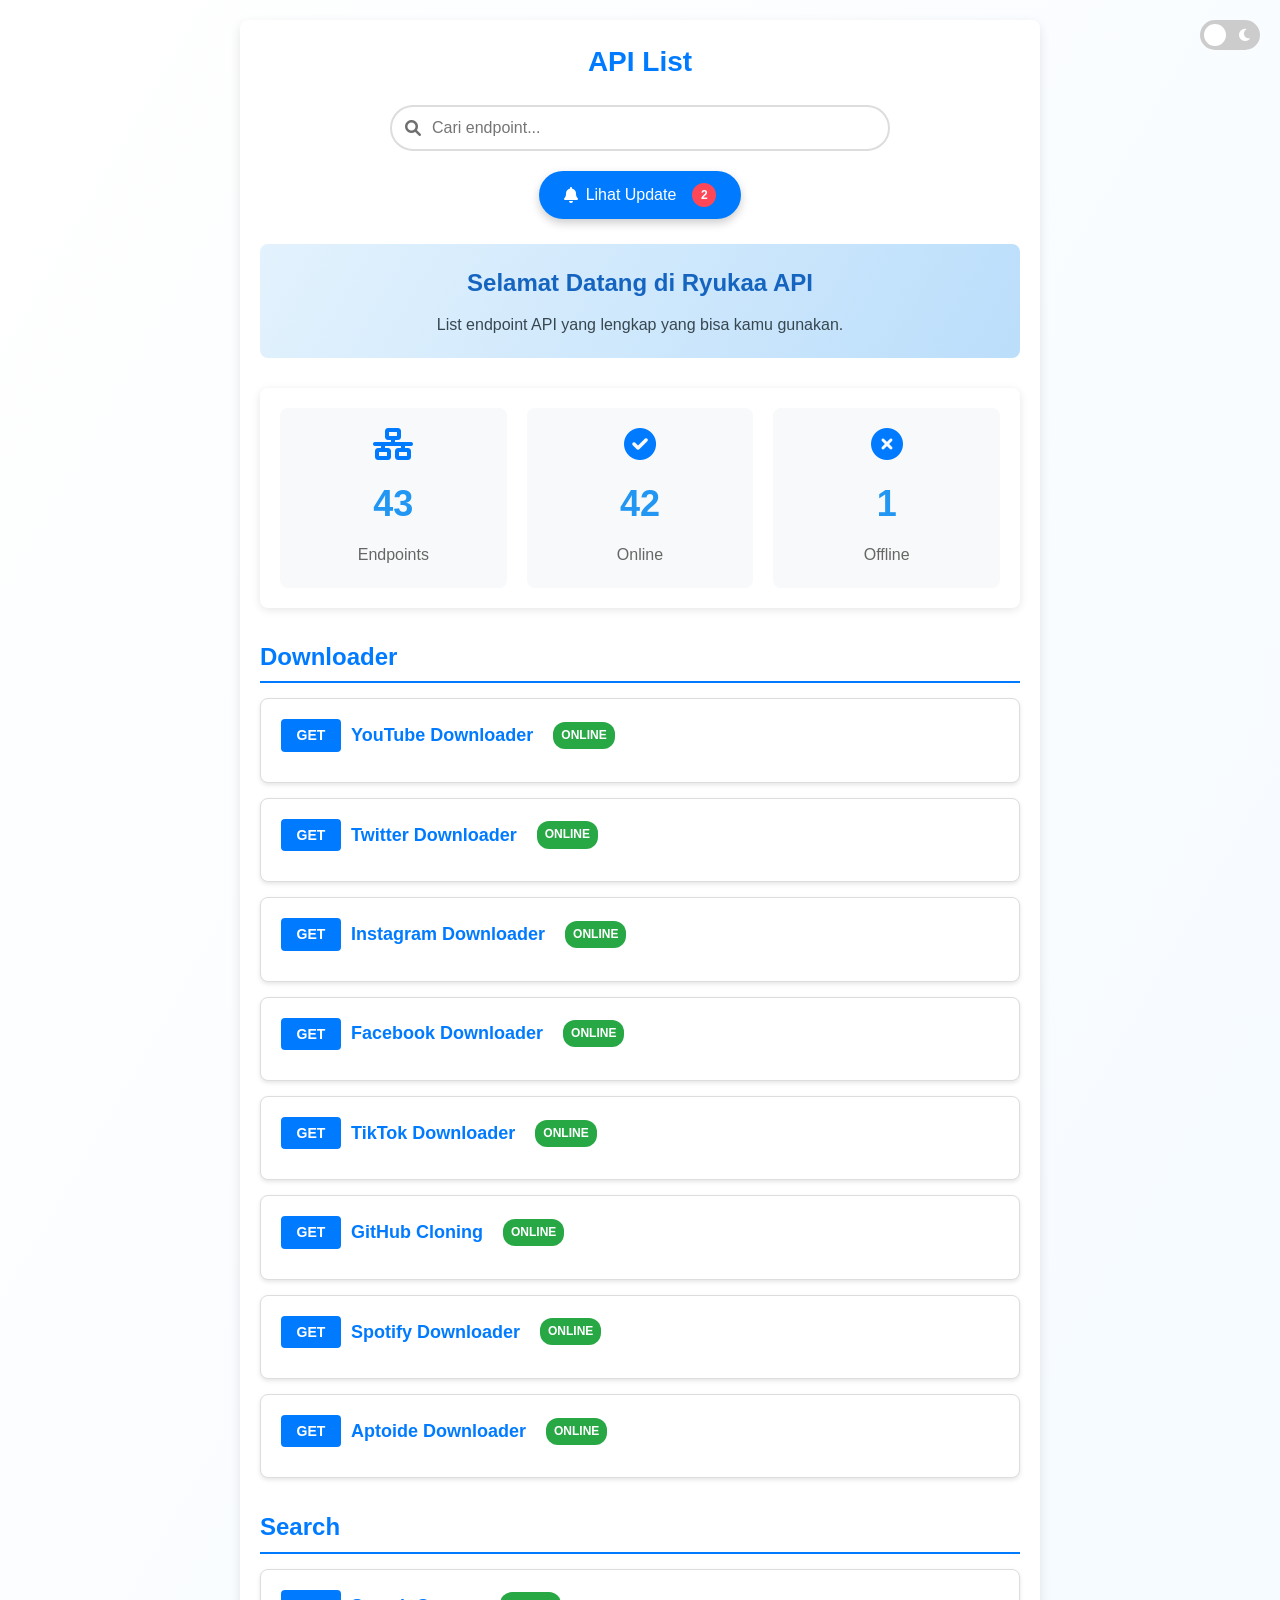
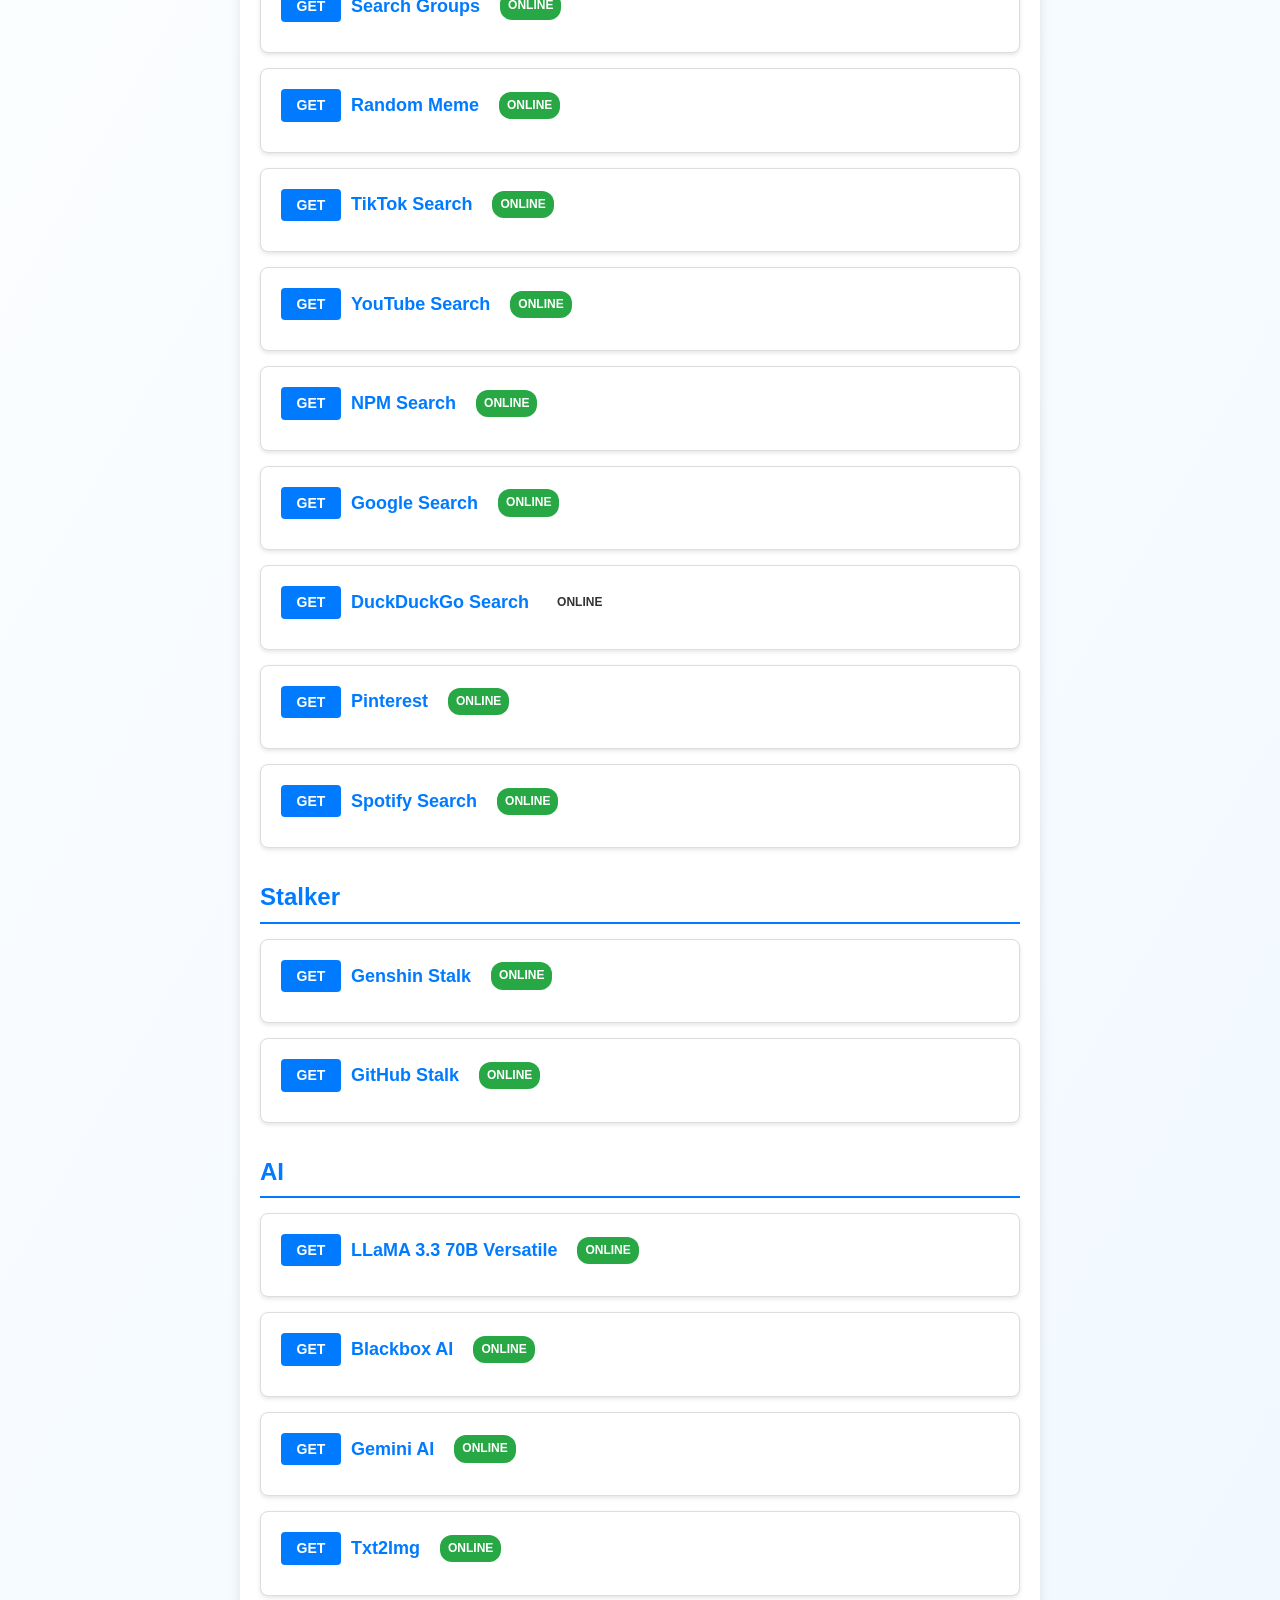
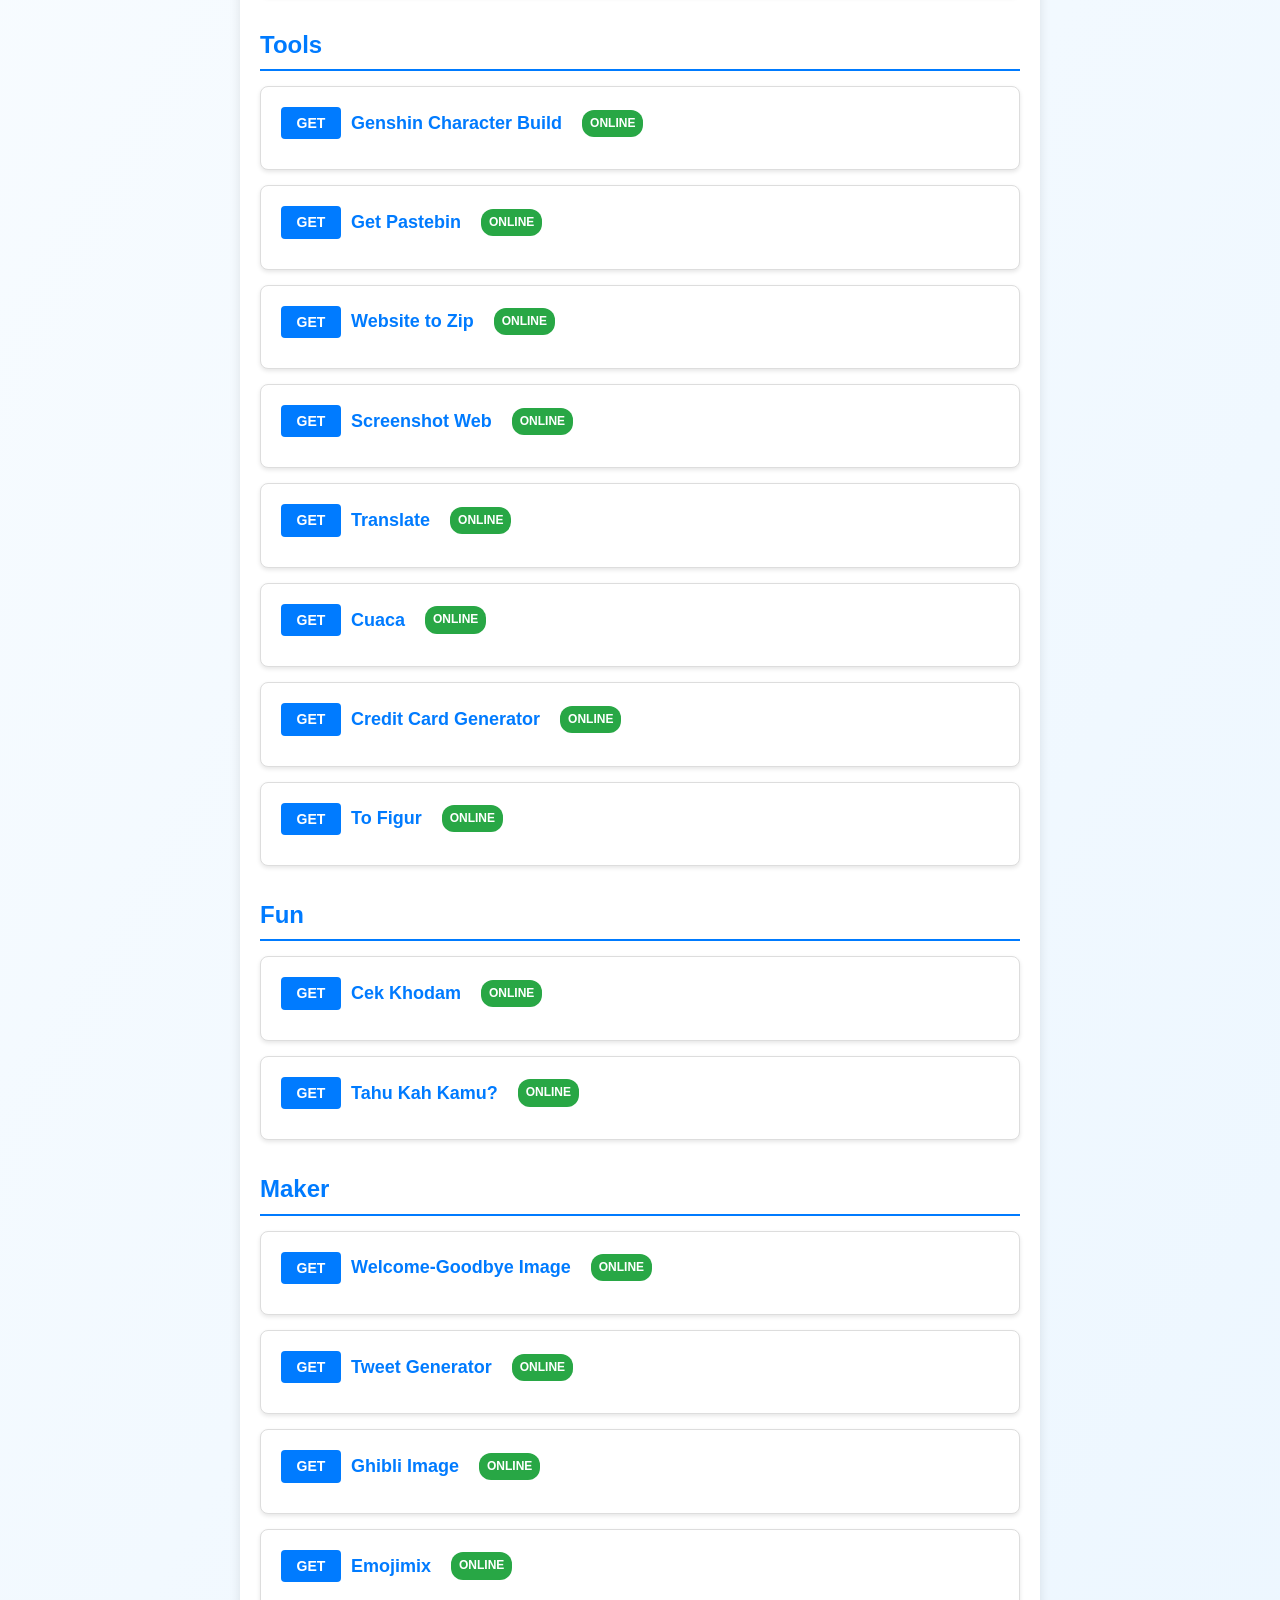
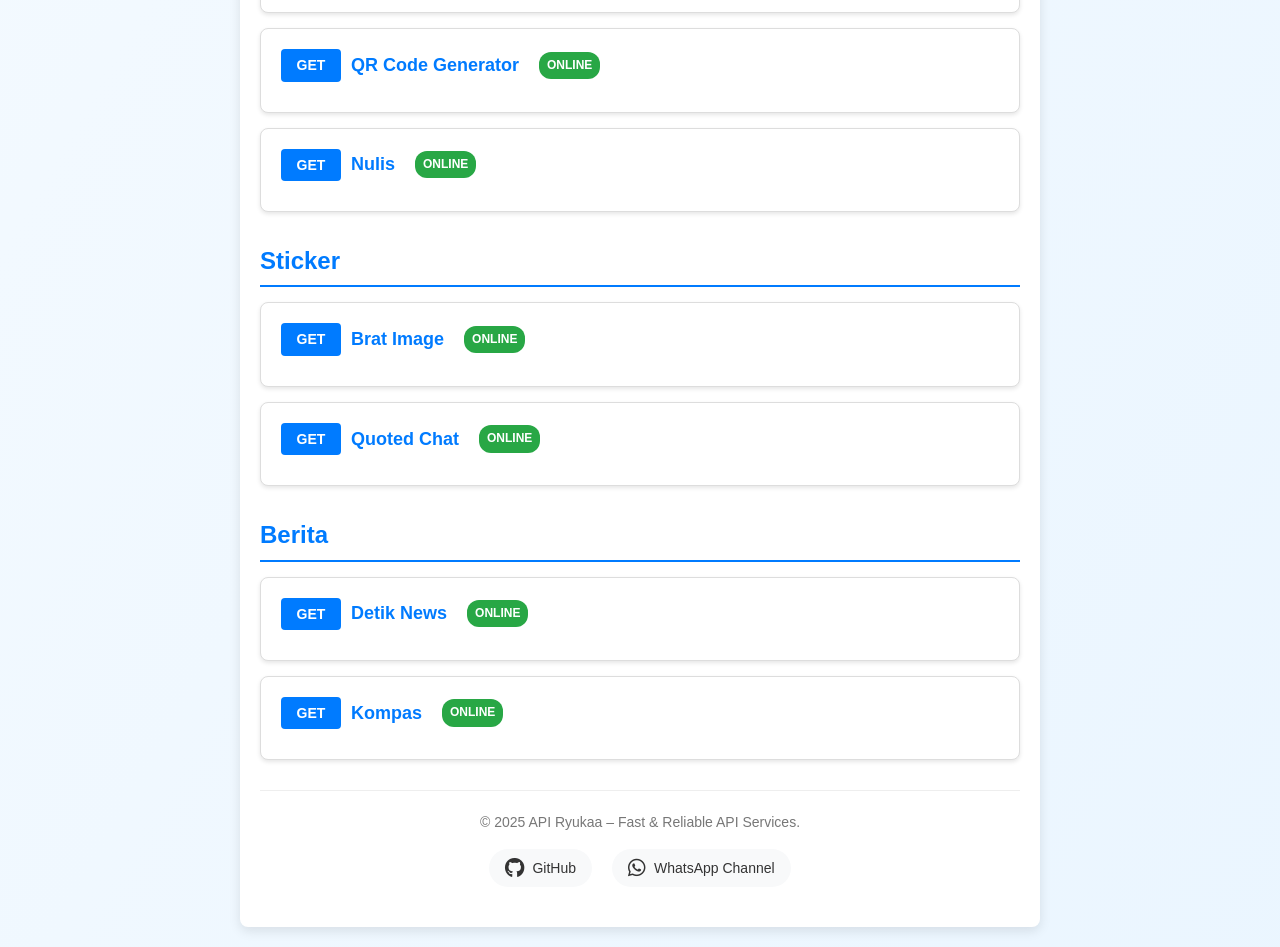
==== public/index.html @ 12b387f3 "Add files via upload" ====
<!DOCTYPE html><html lang="id"><head><meta charset="UTF-8"><meta name="viewport" content="width=device-width,initial-scale=1.0"><title>Ryukaa API - Fast & Reliable</title><meta name="description" content="Dokumentasi lengkap API dari Ryukaa. Cepat, aman, dan terpercaya. Coba berbagai endpoint sekarang!"><meta name="robots" content="index, follow"><meta property="og:title" content="Ryukaa API - Fast & Reliable"><meta property="og:description" content="Dokumentasi lengkap API dari Ryukaa. Cepat, aman, dan terpercaya!"><meta property="og:image" content="https://files.catbox.moe/2ybrj7.jpg"><meta property="og:url" content="https://api.Ryukaa.my.id"><meta property="og:type" content="website"><script type="application/ld+json">{"@context":"https://schema.org","@type":"WebSite","name":"Ryukaa API","url":"https://api-ryukaa.vercel.app","description":"Dokumentasi lengkap dan realtime dari Ryukaa API. Aman, cepat, dan terpercaya.","publisher":{"@type":"Organization","name":"Ryukaa"}}</script><link rel="apple-touch-icon" sizes="180x180" href="/favicon/apple-touch-icon.png"><link rel="icon" type="image/png" sizes="32x32" href="/favicon/favicon-32x32.png"><link rel="icon" type="image/png" sizes="16x16" href="/favicon/favicon-16x16.png"><link rel="manifest" href="/favicon/site.webmanifest"><link rel="stylesheet" href="https://cdnjs.cloudflare.com/ajax/libs/font-awesome/6.0.0-beta3/css/all.min.css"><link rel="stylesheet" href="styles.css"></head><body><div class="loading-screen"><div class="loading-content"><div class="loading-spinner"></div><div class="loading-text">Loading Ryukaa API...</div></div></div><div class="menu-btn"><div class="bar"></div><div class="bar"></div><div class="bar"></div></div><div class="category-panel"><div class="panel-header"><h3>Kategori API</h3><span class="close-btn">×</span></div><div class="category-list"></div></div><div class="changelog-popup" id="changelogPopup"><div class="popup-content"><div class="popup-header"><h3>Update Terbaru</h3><span class="close-popup">×</span></div><div class="popup-body" id="changelogList"></div><div class="popup-footer"><button id="markAsRead">Tandai Sudah Dibaca</button></div></div></div><div class="container"><h1>API List</h1><div class="search-container"><input type="text" id="search-input" placeholder="Cari endpoint..."><i class="fas fa-search"></i></div><div class="changelog-btn-container"><button id="showChangelog" class="changelog-btn"><i class="fas fa-bell"></i> Lihat Update<span class="notification-badge">3</span></button></div><div class="welcome-section"><h2>Selamat Datang di Ryukaa API</h2><p>List endpoint API yang lengkap yang bisa kamu gunakan.</p></div><div class="statistics"><div class="stat-item"><i class="fas fa-network-wired"></i><span id="total-endpoints">0</span><p>Endpoints</p></div><div class="stat-item"><i class="fas fa-check-circle"></i><span id="online-endpoints">0</span><p>Online</p></div><div class="stat-item"><i class="fas fa-times-circle"></i><span id="offline-endpoints">0</span><p>Offline</p></div></div><div id="api-categories"></div><footer><div class="footer-content"><div class="copyright">© 2025 API Ryukaa – Fast & Reliable API Services.</div><div class="social-links"><a href="https://github.com/Kwkwkwjwowj" target="_blank" class="social-link"><i class="fab fa-github"></i><span>GitHub</span></a><a href="https://whatsapp.com/channel/0029Vafs40K4dTnIXMqfQa2Q" target="_blank" class="social-link"><i class="fab fa-whatsapp"></i><span>WhatsApp Channel</span></a></div></div></footer></div><div class="api-modal" id="apiModal"><div class="modal-content"><div class="modal-header"><h3 id="modalTitle">API Tester</h3><span class="close-modal">×</span></div><div class="modal-body"><div class="tester-controls"><select class="tester-method"><option value="GET">GET</option></select><input type="text" class="tester-url" placeholder="API Endpoint..."><button class="send-btn"><i class="fas fa-paper-plane"></i> Send Request</button></div><div class="params-container"></div><div class="response-container"><div class="response-meta"><div class="response-status"></div><div class="response-time"></div></div><div class="response-output"><div class="loading-indicator"><div class="loading-spinner"></div><span class="loading-text">Memproses permintaan...</span></div><div class="response-content"></div></div></div></div></div></div><script src="script.js"></script></body></html>
---- public/styles.css ----
:root {
    --primary-color: #007bff;
    --primary-hover: #0056b3;
    --text-color: #333;
    --background-color: #ffffff;
    --background-gradient-start: #ffffff;
    --background-gradient-middle: #d6ecff;
    --background-gradient-end: #ffffff;
    --container-bg: #fff;
    --container-shadow: rgba(0, 0, 0, 0.1);
    --item-border: #ddd;
    --item-hover-shadow: rgba(0, 0, 0, 0.2);
    --description-bg: #f9f9f9;
    --endpoint-bg: #f1f1f1;
    --endpoint-color: #333;
    --footer-border: #eee;
    --social-bg: #f8f9fa;
    --social-color: #333;
    --wave-color-1: rgba(220, 240, 255, 0.6);
    --wave-color-2: rgba(200, 230, 255, 0.8);
    --wave-color-3: rgba(180, 220, 255, 0.9);
    --stat-bg: #f8f9fa;
    --stat-color: #2196f3;
    --stat-text: #666;
    --welcome-bg: linear-gradient(120deg, #e3f2fd, #bbdefb);
    --welcome-title: #1565c0;
    --welcome-text: #37474f;
    --copyright-color: #777;
}

.dark-theme {
    --primary-color: #2196f3;
    --primary-hover: #64b5f6;
    --text-color: #e0e0e0;
    --background-color: #121212;
    --background-gradient-start: #121212;
    --background-gradient-middle: #1f2937;
    --background-gradient-end: #121212;
    --container-bg: #1e1e1e;
    --container-shadow: rgba(0, 0, 0, 0.3);
    --item-border: #333;
    --item-hover-shadow: rgba(0, 0, 0, 0.5);
    --description-bg: #252525;
    --endpoint-bg: #2a2a2a;
    --endpoint-color: #e0e0e0;
    --footer-border: #333;
    --social-bg: #252525;
    --social-color: #e0e0e0;
    --wave-color-1: rgba(33, 150, 243, 0.2);
    --wave-color-2: rgba(33, 150, 243, 0.15);
    --wave-color-3: rgba(33, 150, 243, 0.1);
    --stat-bg: #252525;
    --stat-color: #64b5f6;
    --stat-text: #bdbdbd;
    --welcome-bg: linear-gradient(120deg, #1a237e, #0d47a1);
    --welcome-title: #90caf9;
    --welcome-text: #e1f5fe;
    --copyright-color: #aaa;
}

* {
    margin: 0;
    padding: 0;
    box-sizing: border-box;
    font-family: 'Segoe UI', Tahoma, Geneva, Verdana, sans-serif;
    transition: background-color 0.3s, color 0.3s, border-color 0.3s, box-shadow 0.3s;
}

body {
    background: linear-gradient(120deg, var(--background-gradient-start), var(--background-gradient-middle), var(--background-gradient-end));
    background-size: 400% 400%; /* Perbesar ukuran gradasi */
    color: var(--text-color);
    line-height: 1.6;
    padding: 20px;
    font-family: Arial, sans-serif;
    position: relative;
    min-height: 100vh;
    animation: gradientBackground 10s ease infinite; /* Animasi gradasi */
}

@keyframes gradientBackground {
    0% {
        background-position: 0% 50%; /* Posisi awal gradasi */
    }
    50% {
        background-position: 100% 50%; /* Posisi tengah gradasi */
    }
    100% {
        background-position: 0% 50%; /* Kembali ke posisi awal */
    }
}

/* Loading Screen Styles */
.loading-screen {
    position: fixed;
    top: 0;
    left: 0;
    width: 100%;
    height: 100%;
    background-color: var(--container-bg);
    display: flex;
    justify-content: center;
    align-items: center;
    z-index: 9999;
    opacity: 1;
    transition: opacity 0.5s ease;
}

.loading-screen.hidden {
    opacity: 0;
    pointer-events: none;
}

.loading-content {
    text-align: center;
}

.loading-spinner {
    width: 50px;
    height: 50px;
    border: 5px solid var(--primary-color);
    border-top-color: transparent;
    border-radius: 50%;
    animation: spin 1s linear infinite;
    margin: 0 auto 20px;
}

.loading-text {
    font-size: 18px;
    color: var(--text-color);
    font-weight: 500;
}

@keyframes spin {
    to {
        transform: rotate(360deg);
    }
}

/* Tombol Hamburger */
.menu-btn {
  position: fixed;
  left: 20px;
  top: 20px;
  z-index: 1000;
  cursor: pointer;
  background: var(--container-bg);
  padding: 12px;
  border-radius: 8px;
  box-shadow: 0 2px 5px var(--container-shadow);
  display: none; /* Sembunyikan di desktop */
}

.menu-btn .bar {
  width: 25px;
  height: 3px;
  background: var(--primary-color);
  margin: 4px 0;
  transition: 0.3s;
}

/* Panel Kategori */
.category-panel {
  position: fixed;
  left: -300px;
  top: 0;
  width: 280px;
  height: 100%;
  background: var(--container-bg);
  box-shadow: 2px 0 5px var(--container-shadow);
  transition: 0.3s;
  z-index: 9999;
  overflow-y: auto;
}

.category-panel.active {
  left: 0;
}

.panel-header {
  display: flex;
  justify-content: space-between;
  align-items: center;
  padding: 20px;
  border-bottom: 1px solid var(--item-border);
}

.panel-header h3 {
  color: var(--primary-color);
  margin: 0;
}

.close-btn {
  font-size: 24px;
  cursor: pointer;
  color: var(--text-color);
}

.category-list {
  padding: 15px;
}

.category-link {
  display: block;
  padding: 12px;
  margin: 8px 0;
  border-radius: 6px;
  color: var(--text-color);
  text-decoration: none;
  background: var(--description-bg);
  transition: 0.2s;
}

.category-link:hover {
  background: var(--primary-color);
  color: white;
  transform: translateX(5px);
}

@media (max-width: 768px) {
  .menu-btn {
    display: block;
  }
}

html {
  scroll-behavior: smooth;
}

.wave-container {
    position: fixed;
    bottom: 0;
    left: 0;
    width: 100%;
    height: 20%;
    overflow: hidden;
    pointer-events: none;
    z-index: -1; /* Pastikan wave di belakang konten */
}

.wave {
    position: absolute;
    width: 200%;
    height: 100%;
    background: var(--wave-color-1);
    opacity: 0.8;
    transform: translateY(10px);
    animation: waveMove 6s linear infinite alternate;
}

.wave:nth-child(2) {
    background: var(--wave-color-2);
    height: 120%;
    animation-duration: 8s;
}

.wave:nth-child(3) {
    background: var(--wave-color-3);
    height: 140%;
    animation-duration: 10s;
}

@keyframes waveMove {
    0% { transform: translateX(-10%) translateY(10px); }
    100% { transform: translateX(10%) translateY(-10px); }
}

.container {
    max-width: 800px;
    margin: 0 auto;
    padding: 20px;
    background: var(--container-bg);
    border-radius: 8px;
    box-shadow: 0 4px 12px var(--container-shadow);
}

h1 {
    font-size: 28px;
    margin-bottom: 20px;
    color: var(--primary-color);
    text-align: center;
}

/* Changelog Button */
.changelog-btn-container {
    text-align: center;
    margin: 15px 0 25px;
}

.changelog-btn {
    background: var(--primary-color);
    color: white;
    border: none;
    border-radius: 25px;
    padding: 12px 25px;
    font-size: 16px;
    cursor: pointer;
    display: inline-flex;
    align-items: center;
    gap: 8px;
    transition: all 0.3s ease;
    box-shadow: 0 4px 10px rgba(0, 0, 0, 0.2);
}

.changelog-btn:hover {
    background: var(--primary-hover);
    transform: translateY(-2px);
    box-shadow: 0 6px 15px rgba(0, 0, 0, 0.25);
}

.notification-badge {
    background: #ff4757;
    color: white;
    border-radius: 50%;
    width: 24px;
    height: 24px;
    display: inline-flex;
    align-items: center;
    justify-content: center;
    font-size: 12px;
    font-weight: bold;
    margin-left: 8px;
}

/* Changelog Popup */
.changelog-popup {
    display: none;
    position: fixed;
    top: 0;
    left: 0;
    width: 100%;
    height: 100%;
    background: rgba(0, 0, 0, 0.7);
    z-index: 10000;
    align-items: center;
    justify-content: center;
}

.changelog-popup.active {
    display: flex;
}

.popup-content {
    background: var(--container-bg);
    border-radius: 12px;
    width: 90%;
    max-width: 500px;
    max-height: 80vh;
    display: flex;
    flex-direction: column;
    box-shadow: 0 10px 40px rgba(0, 0, 0, 0.2);
    overflow: hidden;
}

.popup-header {
    padding: 18px 24px;
    border-bottom: 1px solid var(--item-border);
    display: flex;
    justify-content: space-between;
    align-items: center;
    background: var(--primary-color);
    color: white;
}

.popup-header h3 {
    margin: 0;
    font-size: 1.3rem;
    font-weight: 600;
    color: white;
}

.close-popup {
    font-size: 24px;
    cursor: pointer;
    color: white;
    transition: transform 0.2s;
    padding: 4px;
}

.close-popup:hover {
    transform: scale(1.1);
}

.popup-body {
    padding: 20px;
    overflow-y: auto;
    flex-grow: 1;
}

.changelog-item {
    padding: 15px 0;
    border-bottom: 1px solid var(--item-border);
}

.changelog-item:last-child {
    border-bottom: none;
}

.changelog-date {
    font-weight: bold;
    color: var(--primary-color);
    margin-bottom: 5px;
}

.changelog-updates {
    padding-left: 20px;
}

.changelog-updates li {
    margin-bottom: 8px;
    line-height: 1.5;
}

.popup-footer {
    padding: 15px;
    border-top: 1px solid var(--item-border);
    text-align: center;
}

#markAsRead {
    padding: 10px 20px;
    background: var(--primary-color);
    color: white;
    border: none;
    border-radius: 5px;
    cursor: pointer;
    transition: all 0.3s ease;
}

#markAsRead:hover {
    background: var(--primary-hover);
}
   
   
/* Search Container */
.search-container {
  position: relative;
  margin: 20px auto;
  max-width: 500px;
}

#search-input {
  width: 100%;
  padding: 12px 20px;
  padding-left: 40px;
  border: 2px solid var(--item-border);
  border-radius: 25px;
  font-size: 16px;
  background: var(--container-bg);
  color: var(--text-color);
  outline: none;
  transition: border 0.3s;
}

#search-input:focus {
  border-color: var(--primary-color);
}

.search-container i {
  position: absolute;
  left: 15px;
  top: 50%;
  transform: translateY(-50%);
  color: var(--text-color);
  opacity: 0.7;
}

/* Gaya untuk Kategori */
.api-category {
    margin-bottom: 30px;
}

.api-category h2 {
    font-size: 24px;
    color: var(--primary-color);
    margin-bottom: 15px;
    border-bottom: 2px solid var(--primary-color);
    padding-bottom: 5px;
}

.api-list {
    display: flex;
    flex-direction: column;
    gap: 15px;
}

.api-item {
    background: var(--container-bg);
    border: 1px solid var(--item-border);
    border-radius: 8px;
    padding: 20px;
    box-shadow: 0 2px 4px var(--container-shadow);
    transition: transform 0.2s, box-shadow 0.2s;
}

.api-item:hover {
    transform: translateY(-5px);
    box-shadow: 0 4px 8px var(--item-hover-shadow);
}

.api-header {
    display: flex;
    align-items: center;
    gap: 10px;
    margin-bottom: 10px;
    cursor: pointer;
}

.api-method {
    font-size: 14px;
    font-weight: bold;
    padding: 5px 10px;
    border-radius: 4px;
    background-color: var(--primary-color);
    color: #fff;
    width: 60px;
    text-align: center;
}

/* Gaya untuk Badge Status */
.api-status-badge {
    font-size: 12px;
    font-weight: bold;
    padding: 4px 8px;
    border-radius: 12px;
    margin-left: 10px;
    text-transform: uppercase;
}

.api-status-badge.online {
    background-color: #28a745;
    color: #fff;
}

.api-status-badge.offline {
    background-color: #dc3545;
    color: #fff;
}

.api-title {
    font-size: 18px;
    font-weight: bold;
    color: var(--primary-color);
}

.api-title:hover {
    text-decoration: underline;
}

.api-description {
    margin-top: 10px;
    padding: 10px;
    background-color: var(--description-bg);
    border-left: 4px solid var(--primary-color);
    border-radius: 4px;
    display: none;
}

.api-description p {
    margin: 0;
    font-size: 14px;
    color: var(--text-color);
}

/* Container Tombol */
.api-button-container {
    display: flex;
    gap: 8px;
    margin-top: 12px;
    margin-bottom: 8px;
    flex-wrap: wrap;
    justify-content: center;
    width: 100%;
}/* CSS untuk Modal */
/* API Modal Styles */
.api-modal {
    display: none;
    position: fixed;
    top: 0;
    left: 0;
    width: 100%;
    height: 100%;
    background: rgba(0, 0, 0, 0.7);
    z-index: 10000;
    animation: modalFadeIn 0.3s ease;
    backdrop-filter: blur(4px);
}

.api-modal.active {
    display: flex;
    justify-content: center;
    align-items: center;
}

.modal-content {
    background: var(--container-bg);
    border-radius: 12px;
    width: 90%;
    max-width: 800px;
    max-height: 90vh;
    display: flex;
    flex-direction: column;
    box-shadow: 0 10px 40px rgba(0, 0, 0, 0.2);
    transform: translateY(-30px);
    opacity: 0;
    transition: all 0.3s cubic-bezier(0.175, 0.885, 0.32, 1.275);
    overflow: hidden;
}

.api-modal.active .modal-content {
    transform: translateY(0);
    opacity: 1;
}

.modal-header {
    padding: 18px 24px;
    border-bottom: 1px solid var(--item-border);
    display: flex;
    justify-content: space-between;
    align-items: center;
    background: var(--primary-color);
    color: white;
}

.modal-header h3 {
    margin: 0;
    font-size: 1.3rem;
    font-weight: 600;
    color: white;
}

.close-modal {
    font-size: 24px;
    cursor: pointer;
    color: white;
    transition: transform 0.2s;
    padding: 4px;
}

.close-modal:hover {
    transform: scale(1.1);
}

.modal-body {
    padding: 24px;
    overflow-y: auto;
    flex-grow: 1;
}

/* API Tester Controls */
.tester-controls {
    display: grid;
    grid-template-columns: 120px 1fr auto;
    gap: 12px;
    margin-bottom: 24px;
}

.tester-method {
    padding: 12px 14px;
    border: 1px solid var(--item-border);
    border-radius: 8px;
    background: var(--container-bg);
    color: var(--text-color);
    font-size: 14px;
    appearance: none;
    background-image: url("data:image/svg+xml;charset=UTF-8,%3csvg xmlns='http://www.w3.org/2000/svg' viewBox='0 0 24 24' fill='none' stroke='currentColor' stroke-width='2' stroke-linecap='round' stroke-linejoin='round'%3e%3cpolyline points='6 9 12 15 18 9'%3e%3c/polyline%3e%3c/svg%3e");
    background-repeat: no-repeat;
    background-position: right 12px center;
    background-size: 16px;
}

.tester-url {
    padding: 12px 16px;
    border: 1px solid var(--item-border);
    border-radius: 8px;
    background: var(--container-bg);
    color: var(--text-color);
    font-size: 14px;
    width: 100%;
    transition: border-color 0.2s;
}

.tester-url:focus {
    border-color: var(--primary-color);
    outline: none;
    box-shadow: 0 0 0 2px rgba(var(--primary-color-rgb), 0.1);
}

.send-btn {
    padding: 12px 24px;
    background: var(--primary-color);
    color: white;
    border: none;
    border-radius: 8px;
    cursor: pointer;
    display: flex;
    align-items: center;
    gap: 8px;
    font-weight: 500;
    transition: all 0.2s ease;
}

.send-btn:hover {
    background: var(--primary-hover);
    transform: translateY(-1px);
    box-shadow: 0 4px 12px rgba(var(--primary-color-rgb), 0.2);
}

.send-btn:active {
    transform: translateY(0);
}

/* Response Container */
.response-container {
    border: 1px solid var(--item-border);
    border-radius: 8px;
    overflow: hidden;
    background: var(--container-bg);
}

.response-meta {
    padding: 12px 16px;
    background: var(--description-bg);
    display: flex;
    justify-content: space-between;
    align-items: center;
    border-bottom: 1px solid var(--item-border);
}

.response-status {
    padding: 6px 12px;
    border-radius: 20px;
    font-size: 0.85rem;
    font-weight: 500;
}

.status-success {
    background: rgba(46, 125, 50, 0.1);
    color: #2e7d32;
}

.status-error {
    background: rgba(198, 40, 40, 0.1);
    color: #c62828;
}

.response-time {
    color: var(--text-color);
    opacity: 0.8;
    font-size: 0.85rem;
    font-family: monospace;
}

.response-output {
    padding: 20px;
    min-height: 200px;
    max-height: 50vh;
    overflow-y: auto;
    font-family: 'Fira Code', monospace;
    font-size: 14px;
    line-height: 1.6;
}

/* Image Response */
.image-response {
    text-align: center;
    margin: 16px 0;
}

.api-image-response {
    max-width: 100%;
    max-height: 400px;
    border-radius: 8px;
    box-shadow: 0 4px 16px rgba(0, 0, 0, 0.1);
    border: 1px solid var(--item-border);
}

.download-btn {
    margin-top: 12px;
    padding: 8px 16px;
    background: var(--primary-color);
    color: white;
    border: none;
    border-radius: 6px;
    cursor: pointer;
    font-size: 14px;
    display: inline-flex;
    align-items: center;
    gap: 6px;
    transition: all 0.2s;
}

.download-btn:hover {
    background: var(--primary-hover);
    transform: translateY(-1px);
    box-shadow: 0 2px 8px rgba(var(--primary-color-rgb), 0.2);
}

/* Animations */
@keyframes modalFadeIn {
    from { opacity: 0; }
    to { opacity: 1; }
}

/* Responsive Design */
@media (max-width: 768px) {
    .modal-content {
        width: 95%;
        max-height: 85vh;
    }
    
    .tester-controls {
        grid-template-columns: 1fr;
    }
    
    .send-btn {
        width: 100%;
        justify-content: center;
    }
    
    .response-output {
        max-height: 40vh;
        padding: 16px;
    }
    
    .api-image-response {
        max-height: 300px;
    }
}

@media (max-width: 480px) {
    .modal-header {
        padding: 14px 18px;
    }
    
    .modal-body {
        padding: 18px;
    }
    
    .tester-method,
    .tester-url {
        padding: 10px 12px;
    }
}

/* Di styles.css */
.params-container {
    display: grid;
    gap: 12px;
    margin: 15px 0;
}

.param-input {
    display: flex;
    flex-direction: column;
    gap: 5px;
}

.param-input label {
    font-size: 14px;
    color: var(--text-color);
    opacity: 0.9;
}

.param-input input {
    padding: 10px;
    border: 1px solid var(--item-border);
    border-radius: 6px;
    background: var(--container-bg);
    color: var(--text-color);
}

.api-description button {
    padding: 10px 20px;
    border: none;
    border-radius: 5px;
    cursor: pointer;
    font-size: 14px;
    font-weight: 500;
    transition: all 0.2s ease;
    display: flex;
    align-items: center;
    white-space: nowrap;
}

.api-description button:first-child {
    background-color: var(--primary-color);
    color: white;
}

.api-description button:last-child {
    background-color: #4CAF50;
    color: white;
}

.api-description button i {
    font-size: 14px;
    margin-right: 8px;
}

.api-description button:hover {
    transform: translateY(-2px);
    box-shadow: 0 4px 12px rgba(0,0,0,0.1);
}

.api-description button:active {
    transform: translateY(1px);
    box-shadow: none;
}

@media (max-width: 480px) {
    .api-button-container {
        flex-direction: column;
        gap: 6px;
        margin-top: 10px;
    }
    
    .api-description button {
        width: 100%;
        justify-content: center;
        padding: 12px 16px;
        font-size: 14px;
    }
    
    .api-description button i {
        margin-right: 6px;
        font-size: 13px;
    }
}

/* Contoh Response */
.api-response {
    margin: 1px 0;
    background: var(--endpoint-bg);
    border-radius: 6px;
    overflow-x: auto;
    padding: 15px;
}

.api-response strong {
    display: block;
    margin-bottom: 12px;
    color: var(--primary-color);
    font-size: 15px;
    font-weight: 600;
}

.api-response pre {
    font-family: 'Fira Code', 'Courier New', monospace;
    font-size: 14px;
    white-space: pre;
    margin: 0;
    padding: 15px;
    line-height: 1.5;
    min-width: max-content;
    display: inline-block;
    background: var(--container-bg);
    border: 1px solid var(--item-border);
    border-radius: 4px;
}

/* Scrollbar */
.api-response::-webkit-scrollbar {
    height: 8px;
    background: var(--endpoint-bg);
}

.api-response::-webkit-scrollbar-thumb {
    background: var(--primary-color);
    border-radius: 4px;
}

/* Syntax Highlighting */
.api-response .key { color: #2196F3; }
.api-response .string { color: #4CAF50; }
.api-response .number { color: #F44336; }
.api-response .boolean { color: #FF9800; }
.api-response .null { color: #9E9E9E; }

/* Dark Theme */
.dark-theme .api-response {
    background: #1e1e1e;
    border-color: #333;
}

.dark-theme .api-response pre {
    background: #121212;
}

.dark-theme .api-response .key { color: #64B5F6; }
.dark-theme .api-response .string { color: #81C784; }
.dark-theme .api-response .number { color: #EF9A9A; }
.dark-theme .api-response .boolean { color: #FFB74D; }
.dark-theme .api-response .null { color: #BDBDBD; }

/* Responsive */
@media (max-width: 768px) {
    .api-response {
        padding: 10px;
    }
    
    .api-response pre {
        font-size: 13px;
        padding: 12px;
    }
}

/* Tombol Toggle Response */
.toggle-response-btn {
    background-color: #F44336 !important;
    color: white !important;
    padding: 8px 15px !important;
    margin-top: 10px;
    border-radius: 4px;
    transition: all 0.2s ease;
    width: 100%; /* Untuk mobile */
}

.toggle-response-btn:hover {
    background-color: #F44336 !important;
    transform: translateY(-1px);
}

.toggle-response-btn i {
    margin-right: 6px;
}

.response-button-container {
    width: 100%;
    text-align: center;
    margin: 10px 0;
}

/* Dark Theme */
.dark-theme .toggle-response-btn {
    background-color: #F44336 !important;
}

.dark-theme .toggle-response-btn:hover {
    background-color: #F44336 !important;
}

/* Desktop Layout */
@media (min-width: 768px) {
    .toggle-response-btn {
        width: auto; /* Reset width mobile */
        padding: 12px 30px !important;
        border-radius: 8px;
        margin: 15px auto; /* Posisi tengah */
        display: block; /* Untuk margin auto */
    }

    .response-container {
        max-width: 700px;
        margin: 20px auto; /* Posisi tengah */
        padding: 25px;
        box-shadow: 0 2px 15px rgba(0, 0, 0, 0.05);
        position: relative;
        left: 50%;
        transform: translateX(-50%); /* Presisi tengah */
    }

    .response-container pre {
        padding: 20px;
        margin: 0 auto;
        display: block;
        width: 100%;
    }
}


.api-endpoint {
    font-family: monospace;
    color: var(--endpoint-color);
    background-color: var(--endpoint-bg);
    padding: 5px;
    border-radius: 4px;
    margin-top: 10px;
}

.api-description button {
    padding: 10px 20px;
    background-color: var(--primary-color);
    color: #fff;
    border: none;
    border-radius: 4px;
    cursor: pointer;
    font-size: 14px;
    margin-top: 10px;
}

.api-description button:hover {
    background-color: var(--primary-hover);
}

/* Footer Styling */
footer {
    margin-top: 30px;
    padding: 20px;
    border-top: 1px solid var(--footer-border);
}

.footer-content {
    display: flex;
    flex-direction: column;
    align-items: center;
    gap: 15px;
}

.copyright {
    font-size: 14px;
    color: var(--copyright-color);
    text-align: center;
}

.social-links {
    display: flex;
    gap: 20px;
    justify-content: center;
}

.social-link {
    display: flex;
    align-items: center;
    gap: 8px;
    padding: 8px 16px;
    background: var(--social-bg);
    border-radius: 20px;
    color: var(--social-color);
    text-decoration: none;
    transition: all 0.3s ease;
}

.social-link:hover {
    transform: translateY(-3px);
    box-shadow: 0 4px 8px var(--container-shadow);
}

.social-link i {
    font-size: 20px;
}

.social-link:hover i.fa-github {
    color: #333;
}

.social-link:hover i.fa-whatsapp {
    color: #25D366;
}

.social-link span {
    font-size: 14px;
    font-weight: 500;
}

/* Responsive Footer */
@media (max-width: 768px) {
    .footer-content {
        gap: 10px;
    }

    .social-links {
        flex-direction: column;
        gap: 10px;
    }

    .social-link {
        width: 100%;
        justify-content: center;
    }
}

/* Responsive Design */
@media (max-width: 768px) {
    h1 {
        font-size: 24px;
    }

    .api-category h2 {
        font-size: 20px;
    }

    .api-title {
        font-size: 16px;
    }

    .api-description p {
        font-size: 12px;
    }

    .api-description button {
        font-size: 12px;
        padding: 8px 16px;
    }
}

.welcome-section {
    text-align: center;
    margin-bottom: 30px;
    padding: 20px;
    background: var(--welcome-bg);
    border-radius: 8px;
}

.welcome-section h2 {
    color: var(--welcome-title);
    margin-bottom: 10px;
    font-size: 24px;
}

.welcome-section p {
    color: var(--welcome-text);
    font-size: 16px;
}

.statistics {
    display: grid;
    grid-template-columns: repeat(3, 1fr);
    gap: 20px;
    margin-bottom: 30px;
    padding: 20px;
    background: var(--container-bg);
    border-radius: 8px;
    box-shadow: 0 2px 8px var(--container-shadow);
}

.stat-item {
    text-align: center;
    padding: 20px;
    background: var(--stat-bg);
    border-radius: 8px;
    transition: transform 0.2s ease;
}

.stat-item:hover {
    transform: translateY(-5px);
}

.stat-item i {
    font-size: 32px;
    color: var(--primary-color);
    margin-bottom: 15px;
    display: block;
}

.stat-item span {
    display: block;
    font-size: 36px;
    font-weight: bold;
    color: var(--stat-color);
    margin: 10px 0;
}

.stat-item p {
    color: var(--stat-text);
    font-size: 16px;
    margin: 0;
    font-weight: 500;
}

/* Responsive untuk statistics */
@media (max-width: 768px) {
    .statistics {
        grid-template-columns: repeat(1, 1fr);
        padding: 15px;
    }
    
    .stat-item {
        padding: 15px;
    }
    
    .stat-item i {
        font-size: 28px;
    }
    
    .stat-item span {
        font-size: 32px;
    }
    
    .stat-item p {
        font-size: 14px;
    }
}

/* Theme Switch Button Styles */
.theme-switch-container {
    position: fixed;
    top: 20px;
    right: 20px;
    z-index: 1000;
}

.theme-switch {
    position: relative;
    display: inline-block;
    width: 60px;
    height: 30px;
}

.theme-switch input {
    opacity: 0;
    width: 0;
    height: 0;
}

.slider {
    position: absolute;
    cursor: pointer;
    top: 0;
    left: 0;
    right: 0;
    bottom: 0;
    background-color: #ccc;
    transition: .4s;
    border-radius: 30px;
}

.slider:before {
    position: absolute;
    content: "";
    height: 22px;
    width: 22px;
    left: 4px;
    bottom: 4px;
    background-color: white;
    transition: .4s;
    border-radius: 50%;
}

input:checked + .slider {
    background-color: var(--primary-color);
}

input:checked + .slider:before {
    transform: translateX(30px);
}

.slider .icon {
    position: absolute;
    top: 50%;
    transform: translateY(-50%);
    color: white;
    font-size: 14px;
}

.sun-icon {
    left: 8px;
    display: none;
}

.moon-icon {
    right: 8px;
}

input:checked ~ .slider .sun-icon {
    display: block;
}

input:checked ~ .slider .moon-icon {
    display: none;
}
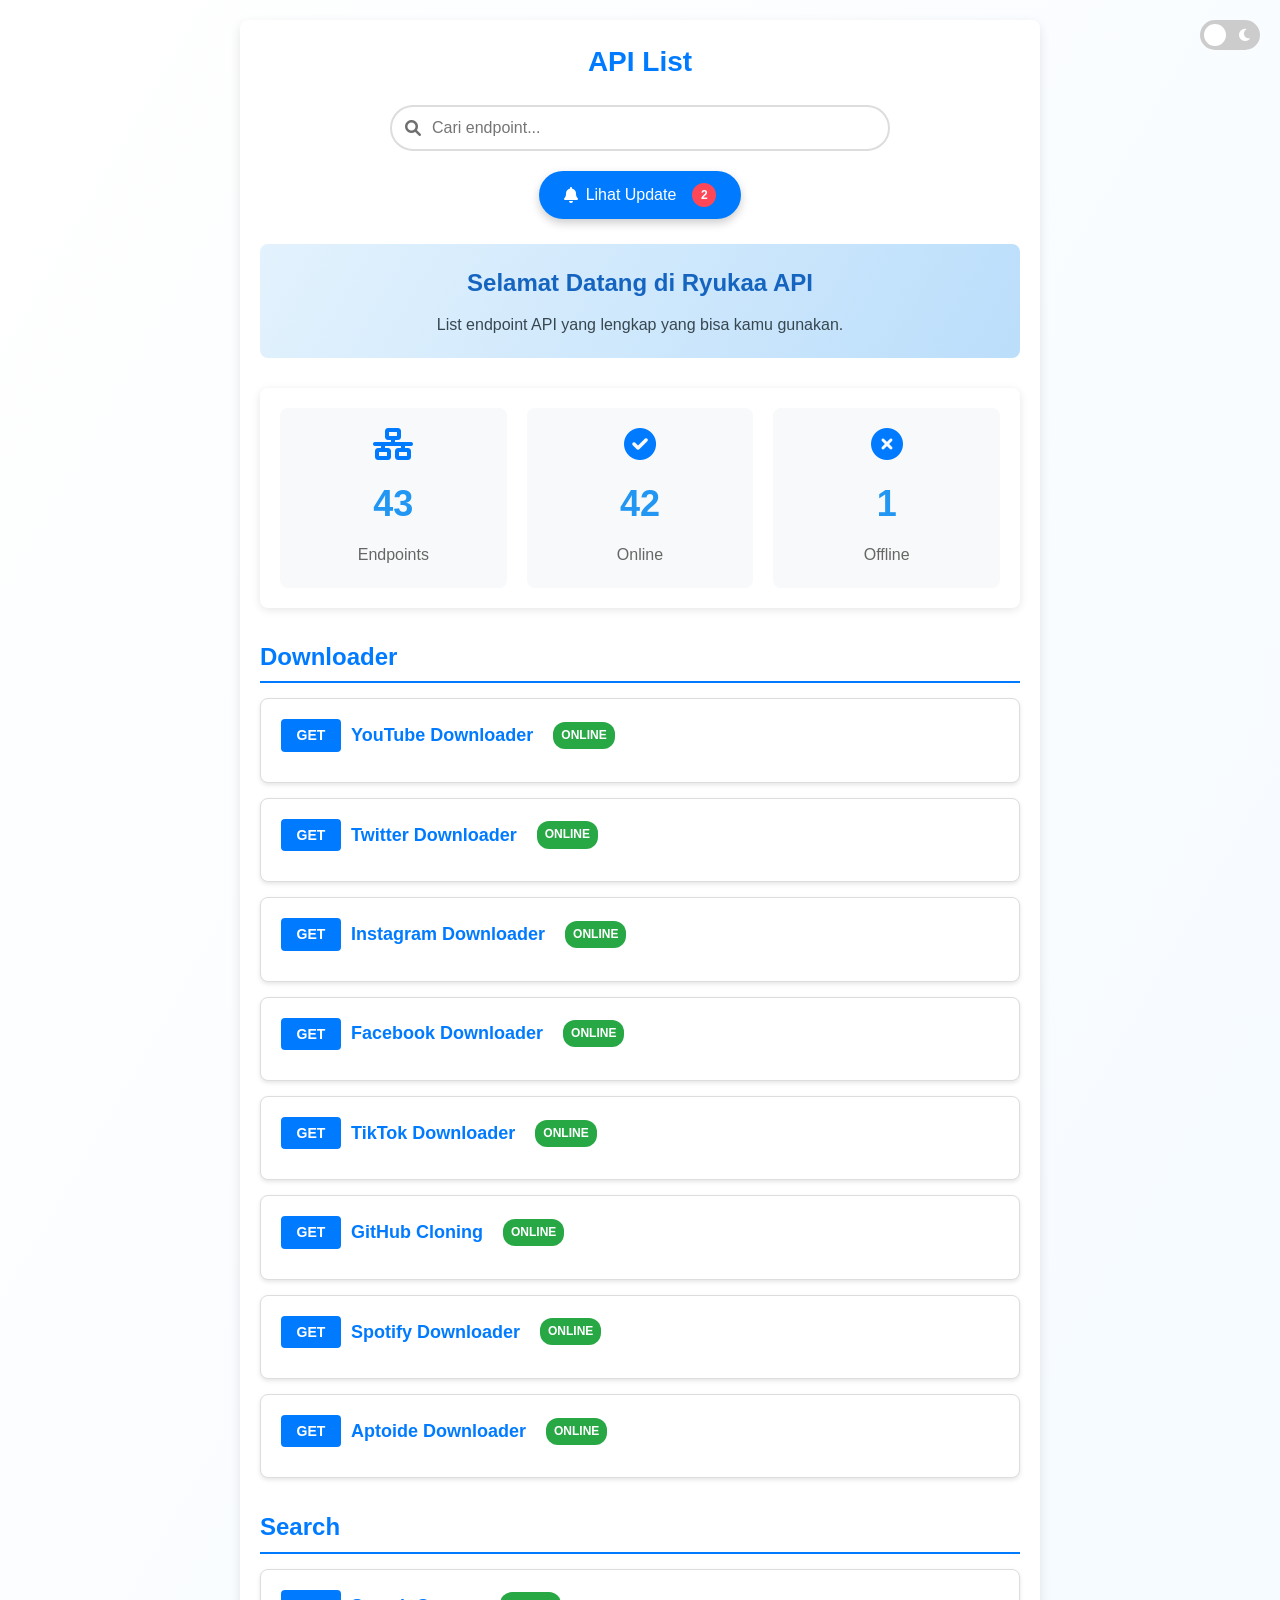
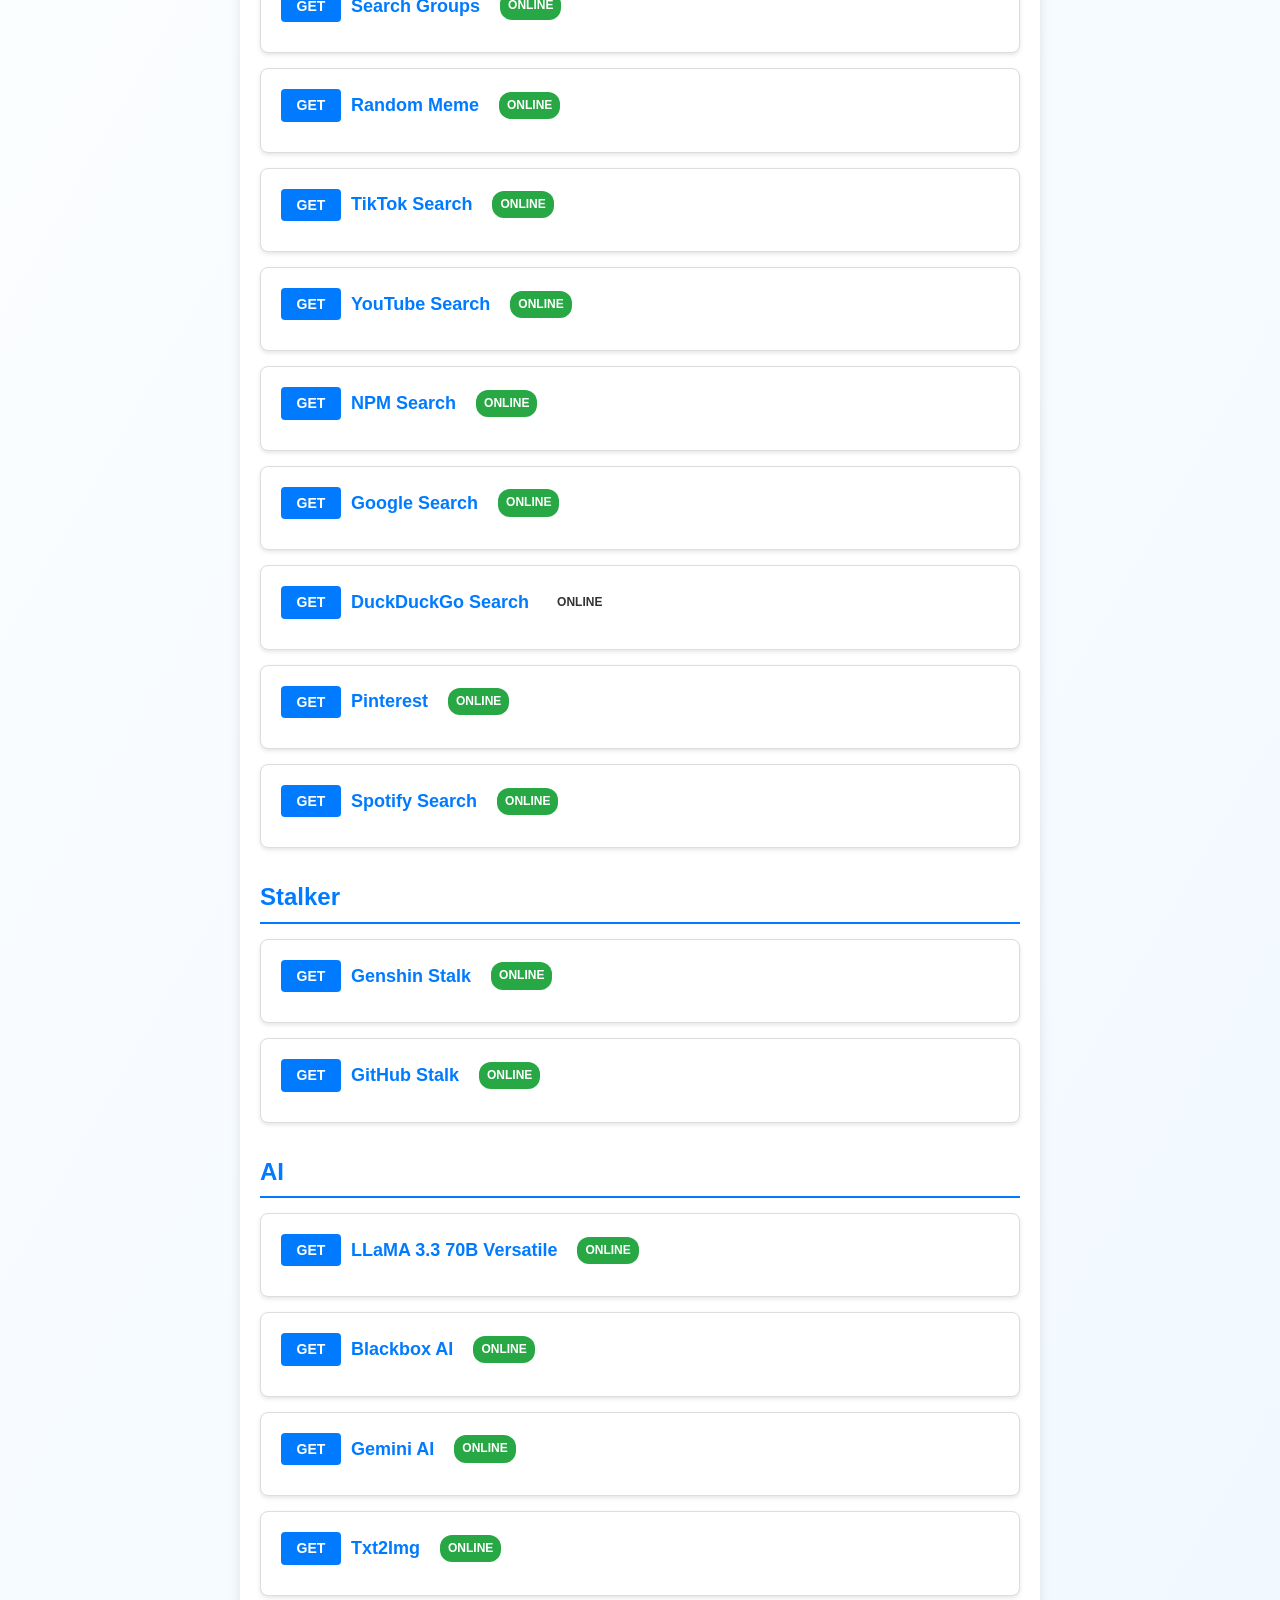
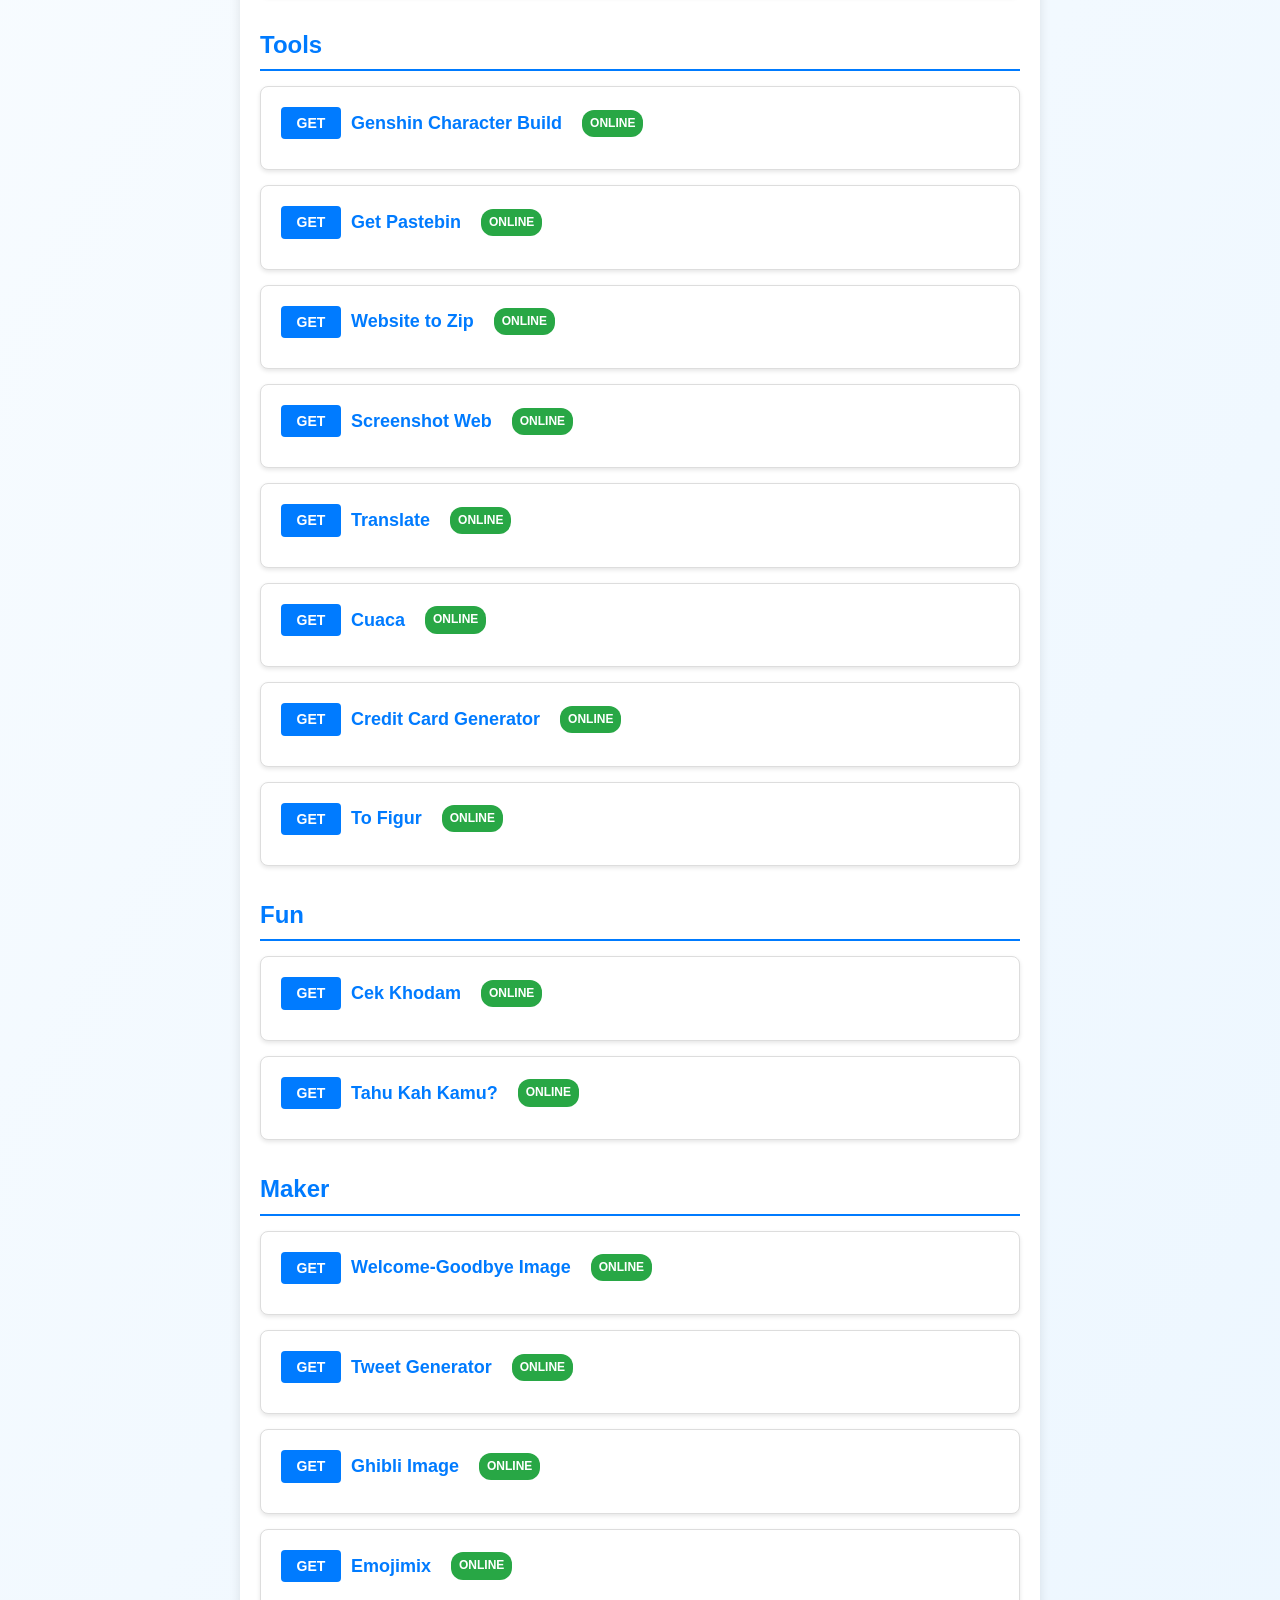
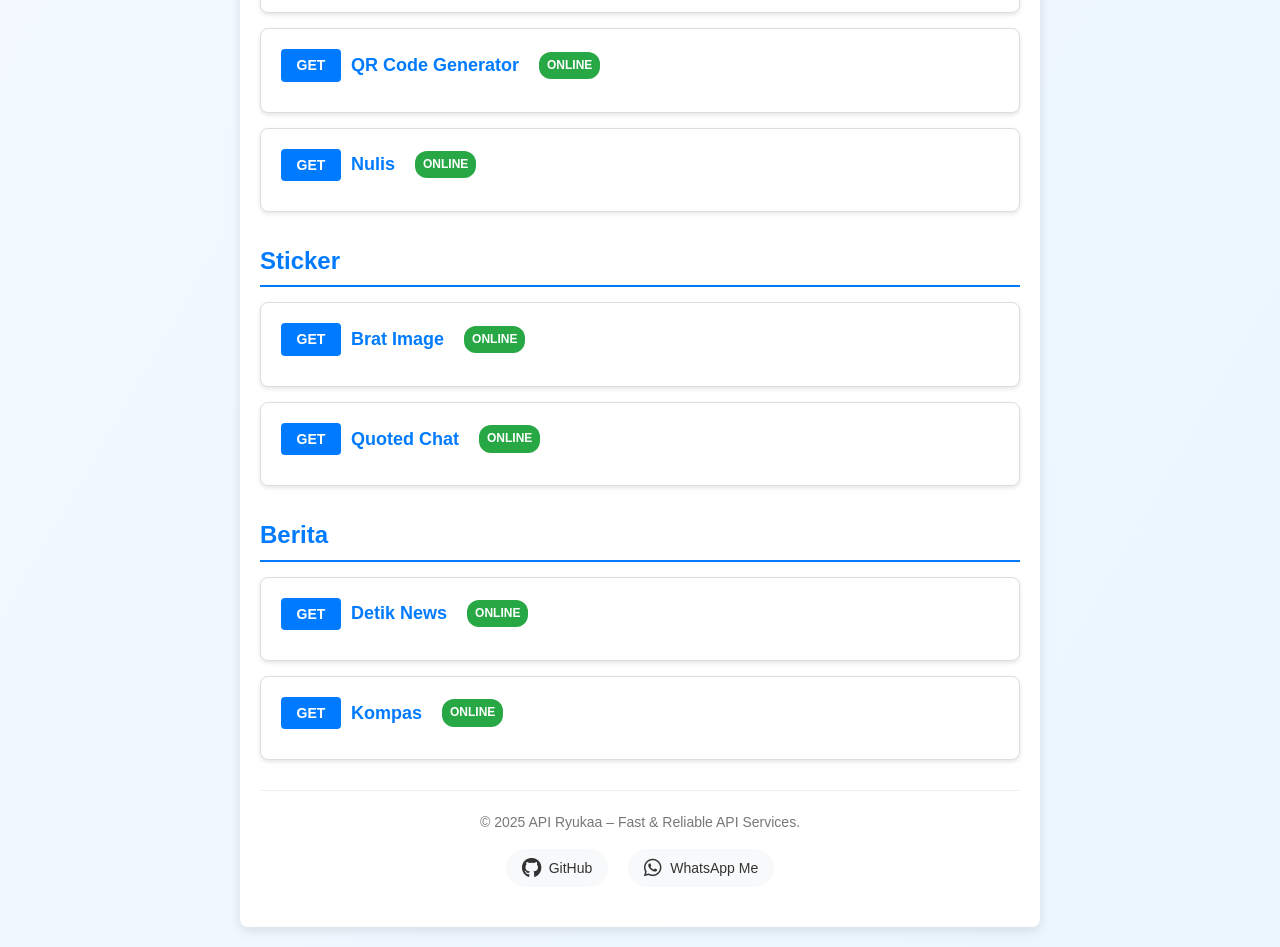
==== commit 272c36f8: "index.html" ====
--- a/public/index.html
+++ b/public/index.html
@@ -1 +1,193 @@
-<!DOCTYPE html><html lang="id"><head><meta charset="UTF-8"><meta name="viewport" content="width=device-width,initial-scale=1.0"><title>Ryukaa API - Fast & Reliable</title><meta name="description" content="Dokumentasi lengkap API dari Ryukaa. Cepat, aman, dan terpercaya. Coba berbagai endpoint sekarang!"><meta name="robots" content="index, follow"><meta property="og:title" content="Ryukaa API - Fast & Reliable"><meta property="og:description" content="Dokumentasi lengkap API dari Ryukaa. Cepat, aman, dan terpercaya!"><meta property="og:image" content="https://files.catbox.moe/2ybrj7.jpg"><meta property="og:url" content="https://api.Ryukaa.my.id"><meta property="og:type" content="website"><script type="application/ld+json">{"@context":"https://schema.org","@type":"WebSite","name":"Ryukaa API","url":"https://api-ryukaa.vercel.app","description":"Dokumentasi lengkap dan realtime dari Ryukaa API. Aman, cepat, dan terpercaya.","publisher":{"@type":"Organization","name":"Ryukaa"}}</script><link rel="apple-touch-icon" sizes="180x180" href="/favicon/apple-touch-icon.png"><link rel="icon" type="image/png" sizes="32x32" href="/favicon/favicon-32x32.png"><link rel="icon" type="image/png" sizes="16x16" href="/favicon/favicon-16x16.png"><link rel="manifest" href="/favicon/site.webmanifest"><link rel="stylesheet" href="https://cdnjs.cloudflare.com/ajax/libs/font-awesome/6.0.0-beta3/css/all.min.css"><link rel="stylesheet" href="styles.css"></head><body><div class="loading-screen"><div class="loading-content"><div class="loading-spinner"></div><div class="loading-text">Loading Ryukaa API...</div></div></div><div class="menu-btn"><div class="bar"></div><div class="bar"></div><div class="bar"></div></div><div class="category-panel"><div class="panel-header"><h3>Kategori API</h3><span class="close-btn">×</span></div><div class="category-list"></div></div><div class="changelog-popup" id="changelogPopup"><div class="popup-content"><div class="popup-header"><h3>Update Terbaru</h3><span class="close-popup">×</span></div><div class="popup-body" id="changelogList"></div><div class="popup-footer"><button id="markAsRead">Tandai Sudah Dibaca</button></div></div></div><div class="container"><h1>API List</h1><div class="search-container"><input type="text" id="search-input" placeholder="Cari endpoint..."><i class="fas fa-search"></i></div><div class="changelog-btn-container"><button id="showChangelog" class="changelog-btn"><i class="fas fa-bell"></i> Lihat Update<span class="notification-badge">3</span></button></div><div class="welcome-section"><h2>Selamat Datang di Ryukaa API</h2><p>List endpoint API yang lengkap yang bisa kamu gunakan.</p></div><div class="statistics"><div class="stat-item"><i class="fas fa-network-wired"></i><span id="total-endpoints">0</span><p>Endpoints</p></div><div class="stat-item"><i class="fas fa-check-circle"></i><span id="online-endpoints">0</span><p>Online</p></div><div class="stat-item"><i class="fas fa-times-circle"></i><span id="offline-endpoints">0</span><p>Offline</p></div></div><div id="api-categories"></div><footer><div class="footer-content"><div class="copyright">© 2025 API Ryukaa – Fast & Reliable API Services.</div><div class="social-links"><a href="https://github.com/Kwkwkwjwowj" target="_blank" class="social-link"><i class="fab fa-github"></i><span>GitHub</span></a><a href="https://whatsapp.com/channel/0029Vafs40K4dTnIXMqfQa2Q" target="_blank" class="social-link"><i class="fab fa-whatsapp"></i><span>WhatsApp Channel</span></a></div></div></footer></div><div class="api-modal" id="apiModal"><div class="modal-content"><div class="modal-header"><h3 id="modalTitle">API Tester</h3><span class="close-modal">×</span></div><div class="modal-body"><div class="tester-controls"><select class="tester-method"><option value="GET">GET</option></select><input type="text" class="tester-url" placeholder="API Endpoint..."><button class="send-btn"><i class="fas fa-paper-plane"></i> Send Request</button></div><div class="params-container"></div><div class="response-container"><div class="response-meta"><div class="response-status"></div><div class="response-time"></div></div><div class="response-output"><div class="loading-indicator"><div class="loading-spinner"></div><span class="loading-text">Memproses permintaan...</span></div><div class="response-content"></div></div></div></div></div></div><script src="script.js"></script></body></html>+<!DOCTYPE html>
+<html lang="id">
+<head>
+    <meta charset="UTF-8">
+    <meta name="viewport" content="width=device-width, initial-scale=1.0">
+
+    <title>Ryukaa API - Fast & Reliable</title>
+    <meta name="description" content="Dokumentasi lengkap API dari Ryukaa. Cepat, aman, dan terpercaya. Coba berbagai endpoint sekarang!">
+    <meta name="robots" content="index, follow">
+
+    <meta property="og:title" content="Ryukaa API - Fast & Reliable">
+    <meta property="og:description" content="Dokumentasi lengkap API dari Ryukaa. Cepat, aman, dan terpercaya!">
+    <meta property="og:image" content="https://files.catbox.moe/2ybrj7.jpg">
+    <meta property="og:url" content="https://api.Ryukaa.my.id">
+    <meta property="og:type" content="website">
+
+    <script type="application/ld+json">
+        {
+            "@context": "https://schema.org",
+            "@type": "WebSite",
+            "name": "Ryukaa API",
+            "url": "https://api-ryukaa.vercel.app",
+            "description": "Dokumentasi lengkap dan realtime dari Ryukaa API. Aman, cepat, dan terpercaya.",
+            "publisher": {
+                "@type": "Organization",
+                "name": "Ryukaa"
+            }
+        }
+    </script>
+
+    <link rel="apple-touch-icon" sizes="180x180" href="/favicon/apple-touch-icon.png">
+    <link rel="icon" type="image/png" sizes="32x32" href="/favicon/favicon-32x32.png">
+    <link rel="icon" type="image/png" sizes="16x16" href="/favicon/favicon-16x16.png">
+    <link rel="manifest" href="/favicon/site.webmanifest">
+
+    <link rel="stylesheet"
+          href="https://cdnjs.cloudflare.com/ajax/libs/font-awesome/6.0.0-beta3/css/all.min.css">
+    <link rel="stylesheet" href="styles.css">
+</head>
+
+<body>
+
+    <div class="loading-screen">
+        <div class="loading-content">
+            <div class="loading-spinner"></div>
+            <div class="loading-text">Loading Ryukaa API...</div>
+        </div>
+    </div>
+
+    <div class="menu-btn">
+        <div class="bar"></div>
+        <div class="bar"></div>
+        <div class="bar"></div>
+    </div>
+
+    <div class="category-panel">
+        <div class="panel-header">
+            <h3>Kategori API</h3>
+            <span class="close-btn">×</span>
+        </div>
+        <div class="category-list"></div>
+    </div>
+
+    <div class="changelog-popup" id="changelogPopup">
+        <div class="popup-content">
+            <div class="popup-header">
+                <h3>Update Terbaru</h3>
+                <span class="close-popup">×</span>
+            </div>
+            <div class="popup-body" id="changelogList"></div>
+            <div class="popup-footer">
+                <button id="markAsRead">Tandai Sudah Dibaca</button>
+            </div>
+        </div>
+    </div>
+
+    <div class="container">
+
+        <h1>API List</h1>
+
+        <div class="search-container">
+            <input type="text" id="search-input" placeholder="Cari endpoint...">
+            <i class="fas fa-search"></i>
+        </div>
+
+        <div class="changelog-btn-container">
+            <button id="showChangelog" class="changelog-btn">
+                <i class="fas fa-bell"></i>
+                Lihat Update
+                <span class="notification-badge">3</span>
+            </button>
+        </div>
+
+        <div class="welcome-section">
+            <h2>Selamat Datang di Ryukaa API</h2>
+            <p>List endpoint API yang lengkap yang bisa kamu gunakan.</p>
+        </div>
+
+        <div class="statistics">
+            <div class="stat-item">
+                <i class="fas fa-network-wired"></i>
+                <span id="total-endpoints">0</span>
+                <p>Endpoints</p>
+            </div>
+
+            <div class="stat-item">
+                <i class="fas fa-check-circle"></i>
+                <span id="online-endpoints">0</span>
+                <p>Online</p>
+            </div>
+
+            <div class="stat-item">
+                <i class="fas fa-times-circle"></i>
+                <span id="offline-endpoints">0</span>
+                <p>Offline</p>
+            </div>
+        </div>
+
+        <div id="api-categories"></div>
+
+        <footer>
+            <div class="footer-content">
+                <div class="copyright">
+                    © 2025 API Ryukaa – Fast & Reliable API Services.
+                </div>
+
+                <div class="social-links">
+                    <a href="https://github.com/RyanGanteng" target="_blank" class="social-link">
+                        <i class="fab fa-github"></i>
+                        <span>GitHub</span>
+                    </a>
+
+                    <a href="https://wa.me/6283830161554?text=hai%20ganteng" target="_blank" class="social-link">
+                        <i class="fab fa-whatsapp"></i>
+                        <span>WhatsApp Me</span>
+                    </a>
+                </div>
+            </div>
+        </footer>
+
+    </div>
+
+    <div class="api-modal" id="apiModal">
+        <div class="modal-content">
+
+            <div class="modal-header">
+                <h3 id="modalTitle">API Tester</h3>
+                <span class="close-modal">×</span>
+            </div>
+
+            <div class="modal-body">
+
+                <div class="tester-controls">
+                    <select class="tester-method">
+                        <option value="GET">GET</option>
+                    </select>
+
+                    <input type="text" class="tester-url" placeholder="API Endpoint...">
+
+                    <button class="send-btn">
+                        <i class="fas fa-paper-plane"></i> Send Request
+                    </button>
+                </div>
+
+                <div class="params-container"></div>
+
+                <div class="response-container">
+                    <div class="response-meta">
+                        <div class="response-status"></div>
+                        <div class="response-time"></div>
+                    </div>
+
+                    <div class="response-output">
+
+                        <div class="loading-indicator">
+                            <div class="loading-spinner"></div>
+                            <span class="loading-text">Memproses permintaan...</span>
+                        </div>
+
+                        <div class="response-content"></div>
+
+                    </div>
+                </div>
+
+            </div>
+
+        </div>
+    </div>
+
+    <script src="script.js"></script>
+
+</body>
+</html>
